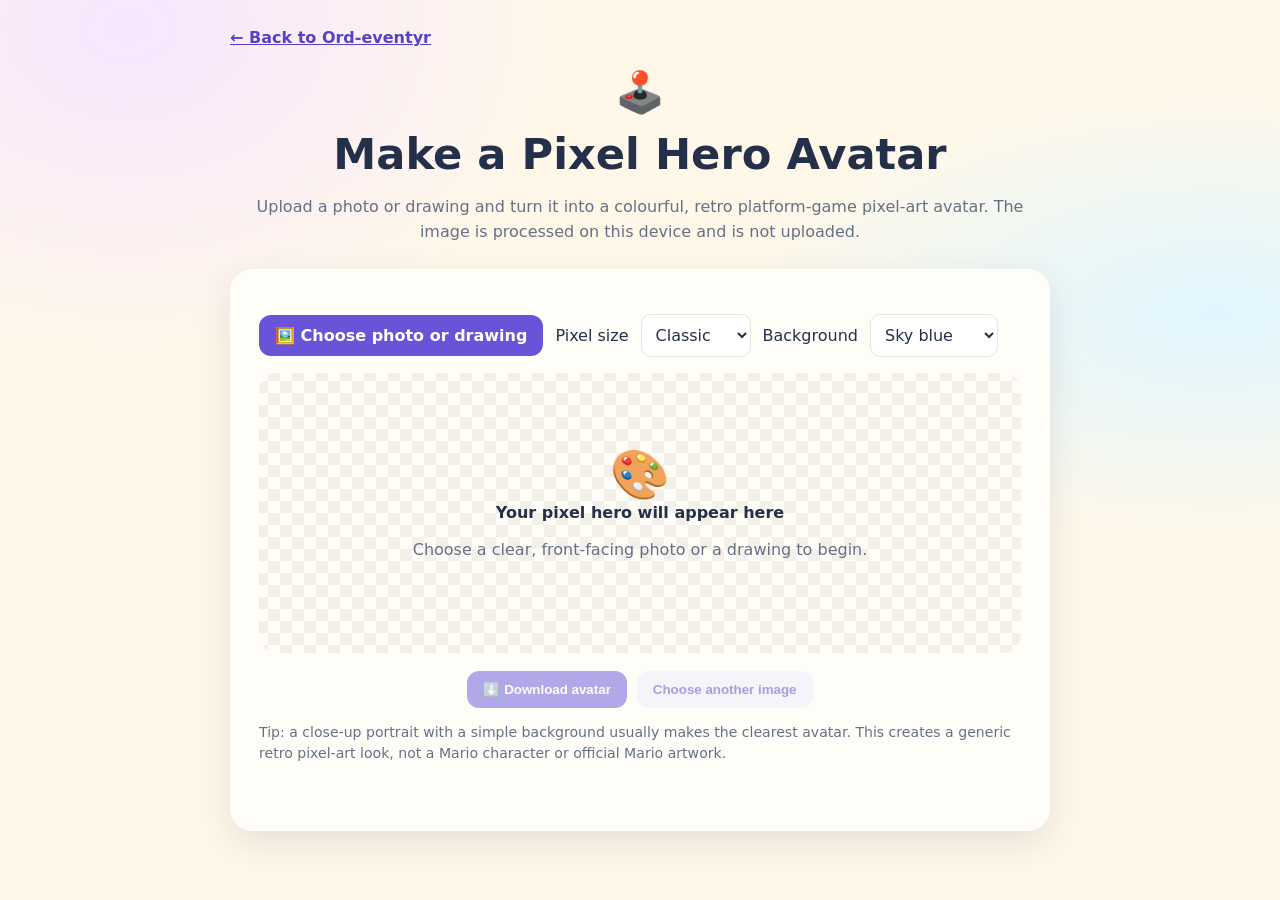
==== avatar-maker.html @ c99073f5 "Add local pixel-art avatar maker for uploaded photos or drawings" ====
<!doctype html>
<html lang="en">
<head>
  <meta charset="utf-8">
  <meta name="viewport" content="width=device-width, initial-scale=1">
  <meta name="theme-color" content="#fff8e9">
  <title>Pixel Hero Avatar Maker</title>
  <style>
    :root{font-family:system-ui,-apple-system,Segoe UI,sans-serif;color:#24304a;background:#fff8e9}*{box-sizing:border-box}body{margin:0;min-height:100vh;background:radial-gradient(ellipse at 10% 3%,#f8e6ff 0,transparent 28rem),radial-gradient(ellipse at 95% 35%,#e0f6ff 0,transparent 30rem),#fff8e9}.wrap{width:min(820px,calc(100% - 28px));margin:auto;padding:28px 0 48px}header{text-align:center;margin:10px 0 24px}h1{font-size:clamp(1.8rem,5vw,2.7rem);margin:.3em 0}p{color:#667085;line-height:1.55}.card{background:#fffdf8;border:1px solid white;border-radius:22px;padding:clamp(18px,4vw,28px);box-shadow:0 12px 35px #39334a1f;margin-bottom:18px}.controls{display:flex;flex-wrap:wrap;align-items:center;gap:12px;margin:16px 0}.btn,label.upload{border:0;border-radius:12px;background:#6854d9;color:white;padding:11px 16px;font-weight:800;cursor:pointer;display:inline-flex;align-items:center;justify-content:center}.upload input{position:absolute;width:1px;height:1px;opacity:0}.controls label.upload{position:relative}.controls select{font:inherit;border:1px solid #e8e4dc;border-radius:10px;padding:10px;background:white;color:#24304a}.preview{min-height:280px;display:grid;place-items:center;background:repeating-conic-gradient(#f3f0e9 0% 25%,#fffdf8 0% 50%) 50%/24px 24px;border-radius:18px;overflow:hidden}.preview canvas{display:none;max-width:100%;height:auto;image-rendering:pixelated}.empty{text-align:center;padding:40px 18px}.actions{display:flex;gap:10px;justify-content:center;flex-wrap:wrap;margin-top:18px}.btn.secondary{background:#eeeaff;color:#5542c5;text-decoration:none}.btn:disabled{opacity:.5;cursor:not-allowed}.note{font-size:.88rem}.status{min-height:1.4em;color:#168455;font-weight:700}.back{display:inline-block;margin-bottom:12px;color:#5542c5;font-weight:700}@media(max-width:560px){.controls{align-items:stretch;flex-direction:column}.controls>*{width:100%}.preview{min-height:220px}}
  </style>
</head>
<body>
  <main class="wrap">
    <a class="back" href="index.html">← Back to Ord-eventyr</a>
    <header><div aria-hidden="true" style="font-size:2.5rem">🕹️</div><h1>Make a Pixel Hero Avatar</h1><p>Upload a photo or drawing and turn it into a colourful, retro platform-game pixel-art avatar. The image is processed on this device and is not uploaded.</p></header>
    <section class="card">
      <div class="controls">
        <label class="upload">🖼️ Choose photo or drawing<input id="photoInput" type="file" accept="image/*"></label>
        <label for="pixelSize">Pixel size</label>
        <select id="pixelSize" aria-label="Pixel size"><option value="48">Chunky</option><option value="72" selected>Classic</option><option value="112">Detailed</option></select>
        <label for="background">Background</label>
        <select id="background" aria-label="Avatar background"><option value="#78d8ef">Sky blue</option><option value="#8bd17c">Green hills</option><option value="#f6c85f">Golden</option><option value="#db9fea">Purple</option><option value="#fffdf8">Cream</option></select>
      </div>
      <div class="preview"><div id="emptyMessage" class="empty"><div style="font-size:3rem">🎨</div><strong>Your pixel hero will appear here</strong><p>Choose a clear, front-facing photo or a drawing to begin.</p></div><canvas id="avatarCanvas" width="720" height="720" aria-label="Pixel-art avatar preview"></canvas></div>
      <div class="actions"><button id="downloadButton" class="btn" type="button" disabled>⬇️ Download avatar</button><button id="clearButton" class="btn secondary" type="button" disabled>Choose another image</button></div>
      <p class="note">Tip: a close-up portrait with a simple background usually makes the clearest avatar. This creates a generic retro pixel-art look, not a Mario character or official Mario artwork.</p>
      <div id="status" class="status" role="status" aria-live="polite"></div>
    </section>
  </main>
<script>
(() => {
  'use strict';
  const input = document.getElementById('photoInput');
  const sizeSelect = document.getElementById('pixelSize');
  const backgroundSelect = document.getElementById('background');
  const canvas = document.getElementById('avatarCanvas');
  const ctx = canvas.getContext('2d');
  const empty = document.getElementById('emptyMessage');
  const download = document.getElementById('downloadButton');
  const clear = document.getElementById('clearButton');
  const status = document.getElementById('status');
  let image = null;

  function render() {
    if (!image) return;
    const size = Number(sizeSelect.value);
    const small = document.createElement('canvas');
    small.width = size;
    small.height = size;
    const smallCtx = small.getContext('2d', { willReadFrequently: true });

    // Center-crop to a square and draw at low resolution for a pixel-art effect.
    const side = Math.min(image.naturalWidth, image.naturalHeight);
    const sx = (image.naturalWidth - side) / 2;
    const sy = (image.naturalHeight - side) / 2;
    smallCtx.fillStyle = backgroundSelect.value;
    smallCtx.fillRect(0, 0, size, size);
    smallCtx.imageSmoothingEnabled = true;
    smallCtx.drawImage(image, sx, sy, side, side, 0, 0, size, size);

    // Reduce color steps to create a bold, game-like palette.
    const pixels = smallCtx.getImageData(0, 0, size, size);
    for (let i = 0; i < pixels.data.length; i += 4) {
      for (let channel = 0; channel < 3; channel++) {
        pixels.data[i + channel] = Math.round(pixels.data[i + channel] / 48) * 48;
      }
    }
    smallCtx.putImageData(pixels, 0, 0);

    ctx.clearRect(0, 0, canvas.width, canvas.height);
    ctx.imageSmoothingEnabled = false;
    ctx.drawImage(small, 0, 0, canvas.width, canvas.height);
    canvas.style.display = 'block';
    empty.style.display = 'none';
    download.disabled = false;
    clear.disabled = false;
    status.textContent = 'Pixel avatar ready! You can adjust the pixel size or background.';
  }

  input.addEventListener('change', () => {
    const file = input.files && input.files[0];
    if (!file) return;
    if (!file.type.startsWith('image/')) {
      status.textContent = 'Please choose an image file.';
      return;
    }
    const reader = new FileReader();
    reader.onload = () => {
      const nextImage = new Image();
      nextImage.onload = () => { image = nextImage; render(); };
      nextImage.onerror = () => { status.textContent = 'Could not open that image. Try another one.'; };
      nextImage.src = reader.result;
    };
    reader.onerror = () => { status.textContent = 'Could not read that file. Try another one.'; };
    reader.readAsDataURL(file);
  });
  sizeSelect.addEventListener('change', render);
  backgroundSelect.addEventListener('change', render);
  clear.addEventListener('click', () => {
    image = null;
    input.value = '';
    canvas.style.display = 'none';
    empty.style.display = 'block';
    download.disabled = true;
    clear.disabled = true;
    status.textContent = '';
  });
  download.addEventListener('click', () => {
    if (!image) return;
    const link = document.createElement('a');
    link.download = 'pixel-hero-avatar.png';
    link.href = canvas.toDataURL('image/png');
    link.click();
  });
})();
</script>
</body>
</html>
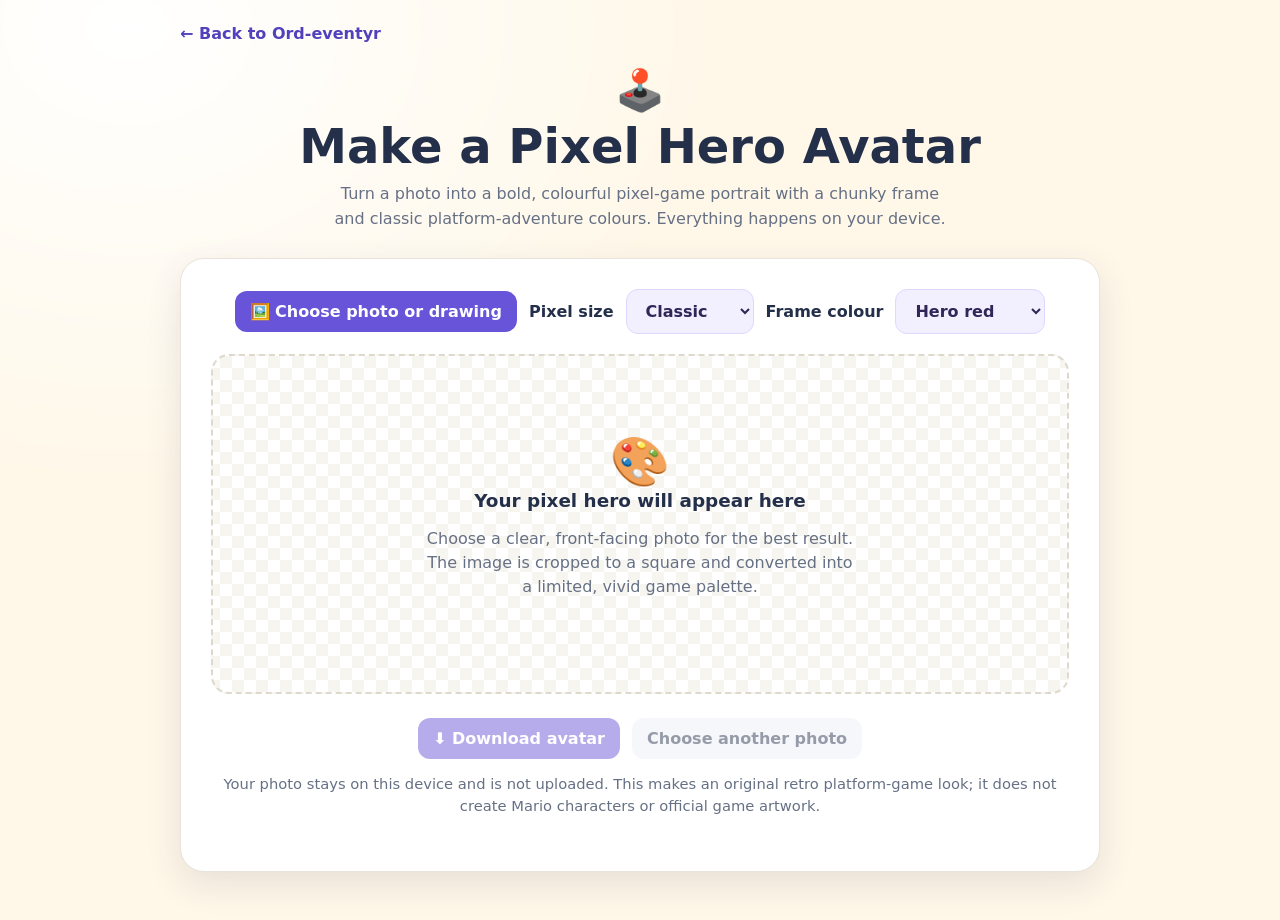
==== commit b554b428: "Give photo avatars a vivid retro platform-game pixel-art look" ====
--- a/avatar-maker.html
+++ b/avatar-maker.html
@@ -6,24 +6,24 @@
   <meta name="theme-color" content="#fff8e9">
   <title>Pixel Hero Avatar Maker</title>
   <style>
-    :root{font-family:system-ui,-apple-system,Segoe UI,sans-serif;color:#24304a;background:#fff8e9}*{box-sizing:border-box}body{margin:0;min-height:100vh;background:radial-gradient(ellipse at 10% 3%,#f8e6ff 0,transparent 28rem),radial-gradient(ellipse at 95% 35%,#e0f6ff 0,transparent 30rem),#fff8e9}.wrap{width:min(820px,calc(100% - 28px));margin:auto;padding:28px 0 48px}header{text-align:center;margin:10px 0 24px}h1{font-size:clamp(1.8rem,5vw,2.7rem);margin:.3em 0}p{color:#667085;line-height:1.55}.card{background:#fffdf8;border:1px solid white;border-radius:22px;padding:clamp(18px,4vw,28px);box-shadow:0 12px 35px #39334a1f;margin-bottom:18px}.controls{display:flex;flex-wrap:wrap;align-items:center;gap:12px;margin:16px 0}.btn,label.upload{border:0;border-radius:12px;background:#6854d9;color:white;padding:11px 16px;font-weight:800;cursor:pointer;display:inline-flex;align-items:center;justify-content:center}.upload input{position:absolute;width:1px;height:1px;opacity:0}.controls label.upload{position:relative}.controls select{font:inherit;border:1px solid #e8e4dc;border-radius:10px;padding:10px;background:white;color:#24304a}.preview{min-height:280px;display:grid;place-items:center;background:repeating-conic-gradient(#f3f0e9 0% 25%,#fffdf8 0% 50%) 50%/24px 24px;border-radius:18px;overflow:hidden}.preview canvas{display:none;max-width:100%;height:auto;image-rendering:pixelated}.empty{text-align:center;padding:40px 18px}.actions{display:flex;gap:10px;justify-content:center;flex-wrap:wrap;margin-top:18px}.btn.secondary{background:#eeeaff;color:#5542c5;text-decoration:none}.btn:disabled{opacity:.5;cursor:not-allowed}.note{font-size:.88rem}.status{min-height:1.4em;color:#168455;font-weight:700}.back{display:inline-block;margin-bottom:12px;color:#5542c5;font-weight:700}@media(max-width:560px){.controls{align-items:stretch;flex-direction:column}.controls>*{width:100%}.preview{min-height:220px}}
+    :root{font-family:system-ui,-apple-system,Segoe UI,sans-serif;color:#24304a;background:#fff8e9}*{box-sizing:border-box}body{margin:0;min-height:100vh;background:radial-gradient(ellipse at 10% 3%,#fff 0,transparent 36%),#fff8e9}.wrap{width:min(920px,100% - 32px);margin:0 auto;padding:24px 0 48px}.back{color:#5141bd;font-weight:800;text-decoration:none}.back:hover{text-decoration:underline}header{text-align:center;padding:24px 0 18px}header h1{margin:4px 0;font-size:clamp(2rem,6vw,3rem)}header p{max-width:620px;margin:8px auto;color:#667085;line-height:1.55}.card{background:#fff;border:1px solid #e8e4dc;border-radius:24px;padding:clamp(16px,4vw,30px);box-shadow:0 12px 35px #39334a1f}.controls{display:flex;align-items:center;justify-content:center;flex-wrap:wrap;gap:12px;margin-bottom:20px}.upload,.btn,select{font:inherit;border:0;border-radius:12px;padding:11px 15px;font-weight:800}.upload,.btn{background:#6854d9;color:white;cursor:pointer}.upload input{position:absolute;width:1px;height:1px;opacity:0;overflow:hidden}.upload:focus-within,button:focus-visible,select:focus-visible,a:focus-visible{outline:3px solid #edc74d;outline-offset:3px}.controls label:not(.upload){font-weight:750}.controls select{background:#f2efff;color:#302657;border:1px solid #ded8ff}.preview{min-height:340px;display:grid;place-items:center;background:repeating-conic-gradient(#f7f5ef 0% 25%,#fff 0% 50%) 50%/24px 24px;border:2px dashed #ded9cc;border-radius:18px;padding:18px}.empty{text-align:center;color:#667085}.empty strong{display:block;color:#24304a;font-size:1.15rem}.empty p{max-width:430px;line-height:1.5}.canvas-wrap{display:none;padding:10px;background:#fff;border:5px solid #24304a;box-shadow:8px 8px 0 #edc74d;image-rendering:pixelated}.canvas-wrap canvas{display:block;width:min(64vw,420px);height:auto;image-rendering:pixelated}.actions{display:flex;justify-content:center;flex-wrap:wrap;gap:12px;margin:24px 0 10px}.btn.secondary{background:#edf0f7;color:#24304a}.btn:disabled{opacity:.48;cursor:not-allowed}.note,.status{text-align:center;color:#667085;line-height:1.5}.status{min-height:1.5em;color:#5141bd;font-weight:750}.note{font-size:.92rem;margin-bottom:0}.sr-only{position:absolute;width:1px;height:1px;padding:0;margin:-1px;overflow:hidden;clip:rect(0,0,0,0);white-space:nowrap;border:0}@media(max-width:520px){.controls{justify-content:stretch}.controls>*{flex:1}.controls select{min-width:130px}.preview{min-height:260px}}
   </style>
 </head>
 <body>
   <main class="wrap">
     <a class="back" href="index.html">← Back to Ord-eventyr</a>
-    <header><div aria-hidden="true" style="font-size:2.5rem">🕹️</div><h1>Make a Pixel Hero Avatar</h1><p>Upload a photo or drawing and turn it into a colourful, retro platform-game pixel-art avatar. The image is processed on this device and is not uploaded.</p></header>
-    <section class="card">
+    <header><div aria-hidden="true" style="font-size:2.5rem">🕹️</div><h1>Make a Pixel Hero Avatar</h1><p>Turn a photo into a bold, colourful pixel-game portrait with a chunky frame and classic platform-adventure colours. Everything happens on your device.</p></header>
+    <section class="card" aria-label="Pixel avatar maker">
       <div class="controls">
         <label class="upload">🖼️ Choose photo or drawing<input id="photoInput" type="file" accept="image/*"></label>
         <label for="pixelSize">Pixel size</label>
         <select id="pixelSize" aria-label="Pixel size"><option value="48">Chunky</option><option value="72" selected>Classic</option><option value="112">Detailed</option></select>
-        <label for="background">Background</label>
-        <select id="background" aria-label="Avatar background"><option value="#78d8ef">Sky blue</option><option value="#8bd17c">Green hills</option><option value="#f6c85f">Golden</option><option value="#db9fea">Purple</option><option value="#fffdf8">Cream</option></select>
+        <label for="background">Frame colour</label>
+        <select id="background" aria-label="Frame colour"><option value="#e94f37">Hero red</option><option value="#78d8ef">Sky blue</option><option value="#8bd17c">Green hills</option><option value="#f6c85f">Golden</option><option value="#ad8be8">Purple</option></select>
       </div>
-      <div class="preview"><div id="emptyMessage" class="empty"><div style="font-size:3rem">🎨</div><strong>Your pixel hero will appear here</strong><p>Choose a clear, front-facing photo or a drawing to begin.</p></div><canvas id="avatarCanvas" width="720" height="720" aria-label="Pixel-art avatar preview"></canvas></div>
-      <div class="actions"><button id="downloadButton" class="btn" type="button" disabled>⬇️ Download avatar</button><button id="clearButton" class="btn secondary" type="button" disabled>Choose another image</button></div>
-      <p class="note">Tip: a close-up portrait with a simple background usually makes the clearest avatar. This creates a generic retro pixel-art look, not a Mario character or official Mario artwork.</p>
+      <div class="preview"><div id="emptyMessage" class="empty"><div style="font-size:3rem">🎨</div><strong>Your pixel hero will appear here</strong><p>Choose a clear, front-facing photo for the best result. The image is cropped to a square and converted into a limited, vivid game palette.</p></div><div class="canvas-wrap" id="canvasWrap"><canvas id="avatarCanvas" width="640" height="640" aria-label="Pixel-art avatar preview"></canvas></div></div>
+      <div class="actions"><button id="downloadButton" class="btn" type="button" disabled>⬇️ Download avatar</button><button id="clearButton" class="btn secondary" type="button" disabled>Choose another photo</button></div>
+      <p class="note">Your photo stays on this device and is not uploaded. This makes an original retro platform-game look; it does not create Mario characters or official game artwork.</p>
       <div id="status" class="status" role="status" aria-live="polite"></div>
     </section>
   </main>
@@ -36,81 +36,94 @@
   const canvas = document.getElementById('avatarCanvas');
   const ctx = canvas.getContext('2d');
   const empty = document.getElementById('emptyMessage');
+  const canvasWrap = document.getElementById('canvasWrap');
   const download = document.getElementById('downloadButton');
   const clear = document.getElementById('clearButton');
   const status = document.getElementById('status');
   let image = null;
 
+  // A compact, warm game palette keeps the result vivid without copying a specific game.
+  const palette = ['#171c3b','#34466b','#527c83','#77a66c','#d7d17c','#fff0b0','#8c4845','#c85a45','#ef8b58','#f4bd75','#f4d2a2','#df9c73','#b96f5b','#754d66','#8c78ad','#c4b8d4','#e5e8df','#8a9da0'];
+  const bayer = [[0,8,2,10],[12,4,14,6],[3,11,1,9],[15,7,13,5]];
+  const hexRgb = hex => [1,3,5].map(i => parseInt(hex.slice(i,i+2),16));
+  const paletteRgb = palette.map(hexRgb);
+
+  function nearestColor(r,g,b,x,y) {
+    // Ordered dithering adds a little texture to smooth photo areas at small pixel sizes.
+    const threshold = (bayer[y % 4][x % 4] - 7.5) * 2.2;
+    r = Math.max(0,Math.min(255,r+threshold));
+    g = Math.max(0,Math.min(255,g+threshold));
+    b = Math.max(0,Math.min(255,b+threshold));
+    let best = 0, distance = Infinity;
+    for (let i=0;i<paletteRgb.length;i++) {
+      const p=paletteRgb[i], dr=r-p[0], dg=g-p[1], db=b-p[2];
+      const d=dr*dr*0.3+dg*dg*0.59+db*db*0.11;
+      if(d<distance){distance=d;best=i;}
+    }
+    return paletteRgb[best];
+  }
+
   function render() {
     if (!image) return;
     const size = Number(sizeSelect.value);
     const small = document.createElement('canvas');
-    small.width = size;
-    small.height = size;
+    small.width = size; small.height = size;
     const smallCtx = small.getContext('2d', { willReadFrequently: true });
-
-    // Center-crop to a square and draw at low resolution for a pixel-art effect.
+    const frame = backgroundSelect.value;
     const side = Math.min(image.naturalWidth, image.naturalHeight);
-    const sx = (image.naturalWidth - side) / 2;
-    const sy = (image.naturalHeight - side) / 2;
-    smallCtx.fillStyle = backgroundSelect.value;
-    smallCtx.fillRect(0, 0, size, size);
-    smallCtx.imageSmoothingEnabled = true;
-    smallCtx.drawImage(image, sx, sy, side, side, 0, 0, size, size);
-
-    // Reduce color steps to create a bold, game-like palette.
-    const pixels = smallCtx.getImageData(0, 0, size, size);
-    for (let i = 0; i < pixels.data.length; i += 4) {
-      for (let channel = 0; channel < 3; channel++) {
-        pixels.data[i + channel] = Math.round(pixels.data[i + channel] / 48) * 48;
-      }
+    const sx = (image.naturalWidth-side)/2, sy = (image.naturalHeight-side)/2;
+    smallCtx.fillStyle = frame;
+    smallCtx.fillRect(0,0,size,size);
+    // The photo fills the portrait, with a bright stepped frame for a game-avatar feel.
+    const inset = Math.max(4,Math.round(size*0.055));
+    smallCtx.fillStyle = '#171c3b';
+    smallCtx.fillRect(inset-2,inset-2,size-2*(inset-2),size-2*(inset-2));
+    smallCtx.drawImage(image,sx,sy,side,side,inset,inset,size-2*inset,size-2*inset);
+    const pixels = smallCtx.getImageData(0,0,size,size);
+    for(let y=0;y<size;y++) for(let x=0;x<size;x++) {
+      const i=(y*size+x)*4;
+      const color=nearestColor(pixels.data[i],pixels.data[i+1],pixels.data[i+2],x,y);
+      pixels.data[i]=color[0]; pixels.data[i+1]=color[1]; pixels.data[i+2]=color[2];
     }
-    smallCtx.putImageData(pixels, 0, 0);
-
-    ctx.clearRect(0, 0, canvas.width, canvas.height);
-    ctx.imageSmoothingEnabled = false;
-    ctx.drawImage(small, 0, 0, canvas.width, canvas.height);
-    canvas.style.display = 'block';
-    empty.style.display = 'none';
-    download.disabled = false;
-    clear.disabled = false;
-    status.textContent = 'Pixel avatar ready! You can adjust the pixel size or background.';
+    smallCtx.putImageData(pixels,0,0);
+    // Pixel-step highlight and dark outline remain crisp when enlarged.
+    const border=Math.max(2,Math.round(size*0.035));
+    smallCtx.fillStyle='#171c3b';
+    smallCtx.fillRect(0,0,size,border); smallCtx.fillRect(0,size-border,size,border);
+    smallCtx.fillRect(0,0,border,size); smallCtx.fillRect(size-border,0,border,size);
+    smallCtx.fillStyle=frame;
+    smallCtx.fillRect(border,border,size-2*border,Math.max(1,Math.round(border*.45)));
+    ctx.imageSmoothingEnabled=false;
+    ctx.clearRect(0,0,canvas.width,canvas.height);
+    ctx.drawImage(small,0,0,canvas.width,canvas.height);
+    canvasWrap.style.display='block'; empty.style.display='none';
+    download.disabled=false; clear.disabled=false;
+    status.textContent='Pixel hero ready! Try another pixel size or frame colour.';
   }
 
   input.addEventListener('change', () => {
-    const file = input.files && input.files[0];
-    if (!file) return;
-    if (!file.type.startsWith('image/')) {
-      status.textContent = 'Please choose an image file.';
-      return;
-    }
-    const reader = new FileReader();
-    reader.onload = () => {
-      const nextImage = new Image();
-      nextImage.onload = () => { image = nextImage; render(); };
-      nextImage.onerror = () => { status.textContent = 'Could not open that image. Try another one.'; };
-      nextImage.src = reader.result;
+    const file=input.files&&input.files[0]; if(!file)return;
+    if(!file.type.startsWith('image/')){status.textContent='Please choose an image file.';input.value='';return;}
+    const reader=new FileReader();
+    reader.onload=()=>{
+      const nextImage=new Image();
+      nextImage.onload=()=>{image=nextImage;render();};
+      nextImage.onerror=()=>{status.textContent='Could not open that image. Try another one.';};
+      nextImage.src=reader.result;
     };
-    reader.onerror = () => { status.textContent = 'Could not read that file. Try another one.'; };
+    reader.onerror=()=>{status.textContent='Could not read that file. Try another one.';};
     reader.readAsDataURL(file);
   });
-  sizeSelect.addEventListener('change', render);
-  backgroundSelect.addEventListener('change', render);
-  clear.addEventListener('click', () => {
-    image = null;
-    input.value = '';
-    canvas.style.display = 'none';
-    empty.style.display = 'block';
-    download.disabled = true;
-    clear.disabled = true;
-    status.textContent = '';
+  sizeSelect.addEventListener('change',render);
+  backgroundSelect.addEventListener('change',render);
+  clear.addEventListener('click',()=>{
+    image=null;input.value='';canvasWrap.style.display='none';empty.style.display='block';
+    download.disabled=true;clear.disabled=true;status.textContent='Choose a photo to make a new pixel hero.';
   });
-  download.addEventListener('click', () => {
-    if (!image) return;
-    const link = document.createElement('a');
-    link.download = 'pixel-hero-avatar.png';
-    link.href = canvas.toDataURL('image/png');
-    link.click();
+  download.addEventListener('click',()=>{
+    if(!image)return;
+    const link=document.createElement('a');link.download='pixel-hero-avatar.png';
+    link.href=canvas.toDataURL('image/png');link.click();
   });
 })();
 </script>
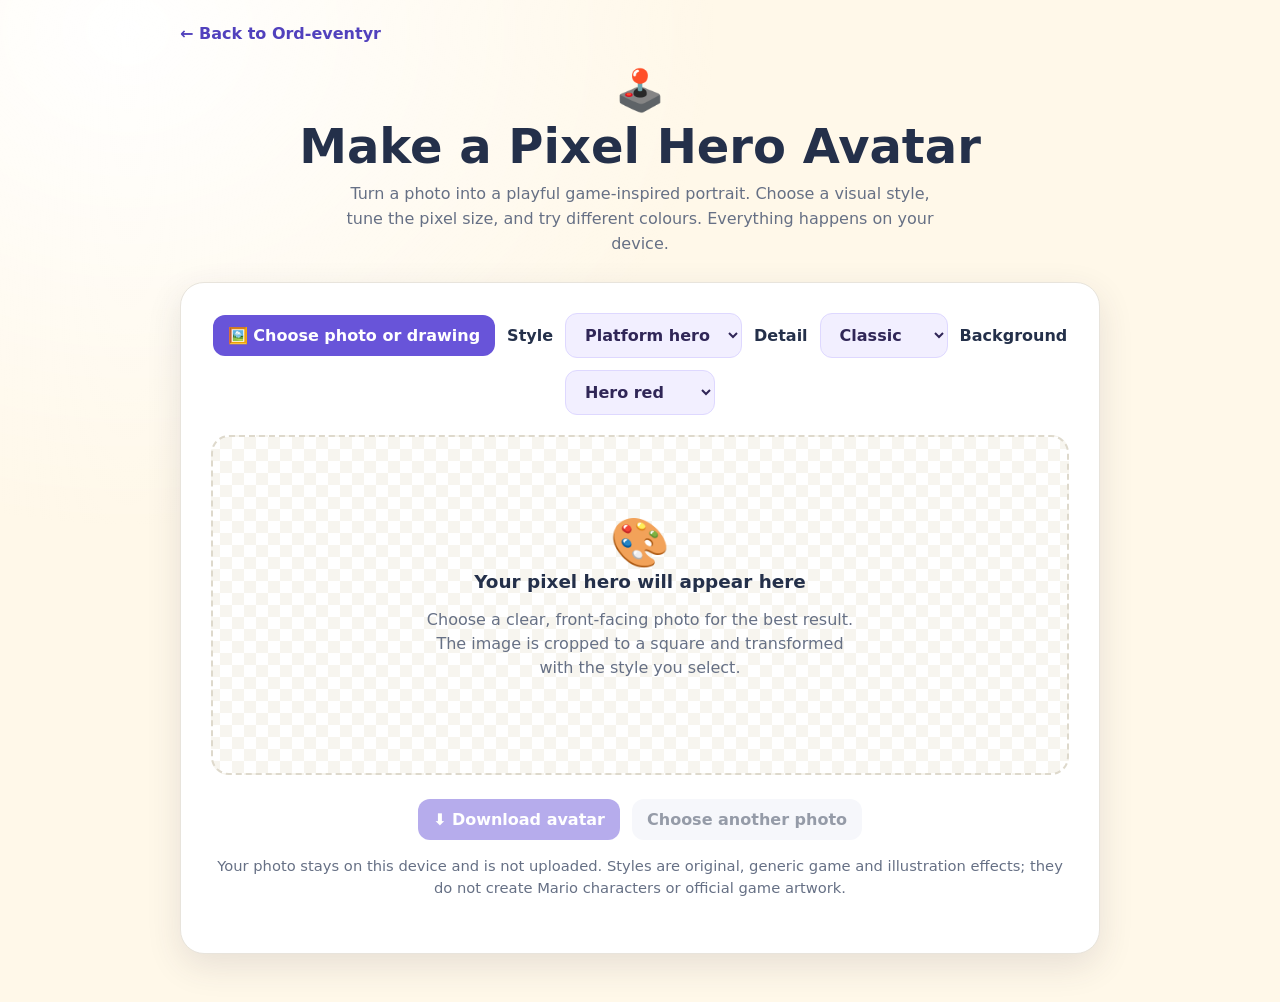
==== commit a9b62f6c: "Add multiple photo-to-avatar art styles" ====
--- a/avatar-maker.html
+++ b/avatar-maker.html
@@ -6,125 +6,97 @@
   <meta name="theme-color" content="#fff8e9">
   <title>Pixel Hero Avatar Maker</title>
   <style>
-    :root{font-family:system-ui,-apple-system,Segoe UI,sans-serif;color:#24304a;background:#fff8e9}*{box-sizing:border-box}body{margin:0;min-height:100vh;background:radial-gradient(ellipse at 10% 3%,#fff 0,transparent 36%),#fff8e9}.wrap{width:min(920px,100% - 32px);margin:0 auto;padding:24px 0 48px}.back{color:#5141bd;font-weight:800;text-decoration:none}.back:hover{text-decoration:underline}header{text-align:center;padding:24px 0 18px}header h1{margin:4px 0;font-size:clamp(2rem,6vw,3rem)}header p{max-width:620px;margin:8px auto;color:#667085;line-height:1.55}.card{background:#fff;border:1px solid #e8e4dc;border-radius:24px;padding:clamp(16px,4vw,30px);box-shadow:0 12px 35px #39334a1f}.controls{display:flex;align-items:center;justify-content:center;flex-wrap:wrap;gap:12px;margin-bottom:20px}.upload,.btn,select{font:inherit;border:0;border-radius:12px;padding:11px 15px;font-weight:800}.upload,.btn{background:#6854d9;color:white;cursor:pointer}.upload input{position:absolute;width:1px;height:1px;opacity:0;overflow:hidden}.upload:focus-within,button:focus-visible,select:focus-visible,a:focus-visible{outline:3px solid #edc74d;outline-offset:3px}.controls label:not(.upload){font-weight:750}.controls select{background:#f2efff;color:#302657;border:1px solid #ded8ff}.preview{min-height:340px;display:grid;place-items:center;background:repeating-conic-gradient(#f7f5ef 0% 25%,#fff 0% 50%) 50%/24px 24px;border:2px dashed #ded9cc;border-radius:18px;padding:18px}.empty{text-align:center;color:#667085}.empty strong{display:block;color:#24304a;font-size:1.15rem}.empty p{max-width:430px;line-height:1.5}.canvas-wrap{display:none;padding:10px;background:#fff;border:5px solid #24304a;box-shadow:8px 8px 0 #edc74d;image-rendering:pixelated}.canvas-wrap canvas{display:block;width:min(64vw,420px);height:auto;image-rendering:pixelated}.actions{display:flex;justify-content:center;flex-wrap:wrap;gap:12px;margin:24px 0 10px}.btn.secondary{background:#edf0f7;color:#24304a}.btn:disabled{opacity:.48;cursor:not-allowed}.note,.status{text-align:center;color:#667085;line-height:1.5}.status{min-height:1.5em;color:#5141bd;font-weight:750}.note{font-size:.92rem;margin-bottom:0}.sr-only{position:absolute;width:1px;height:1px;padding:0;margin:-1px;overflow:hidden;clip:rect(0,0,0,0);white-space:nowrap;border:0}@media(max-width:520px){.controls{justify-content:stretch}.controls>*{flex:1}.controls select{min-width:130px}.preview{min-height:260px}}
+    :root{font-family:system-ui,-apple-system,Segoe UI,sans-serif;color:#24304a;background:#fff8e9}*{box-sizing:border-box}body{margin:0;min-height:100vh;background:radial-gradient(ellipse at 10% 3%,#fff 0,transparent 36%),#fff8e9}.wrap{width:min(920px,100% - 32px);margin:0 auto;padding:24px 0 48px}.back{color:#5141bd;font-weight:800;text-decoration:none}.back:hover{text-decoration:underline}header{text-align:center;padding:24px 0 18px}header h1{margin:4px 0;font-size:clamp(2rem,6vw,3rem)}header p{max-width:620px;margin:8px auto;color:#667085;line-height:1.55}.card{background:#fff;border:1px solid #e8e4dc;border-radius:24px;padding:clamp(16px,4vw,30px);box-shadow:0 12px 35px #39334a1f}.controls{display:flex;align-items:center;justify-content:center;flex-wrap:wrap;gap:12px;margin-bottom:20px}.upload,.btn,select{font:inherit;border:0;border-radius:12px;padding:11px 15px;font-weight:800}.upload,.btn{background:#6854d9;color:white;cursor:pointer}.upload input{position:absolute;width:1px;height:1px;opacity:0;overflow:hidden}.upload:focus-within,button:focus-visible,select:focus-visible,a:focus-visible{outline:3px solid #edc74d;outline-offset:3px}.controls label:not(.upload){font-weight:750}.controls select{background:#f2efff;color:#302657;border:1px solid #ded8ff}.preview{min-height:340px;display:grid;place-items:center;background:repeating-conic-gradient(#f7f5ef 0% 25%,#fff 0% 50%) 50%/24px 24px;border:2px dashed #ded9cc;border-radius:18px;padding:18px}.empty{text-align:center;color:#667085}.empty strong{display:block;color:#24304a;font-size:1.15rem}.empty p{max-width:430px;line-height:1.5}.canvas-wrap{display:none;padding:10px;background:#fff;border:5px solid #24304a;box-shadow:8px 8px 0 #edc74d;image-rendering:pixelated}.canvas-wrap canvas{display:block;width:min(64vw,420px);height:auto;image-rendering:pixelated}.actions{display:flex;justify-content:center;flex-wrap:wrap;gap:12px;margin:24px 0 10px}.btn.secondary{background:#edf0f7;color:#24304a}.btn:disabled{opacity:.48;cursor:not-allowed}.note,.status{text-align:center;color:#667085;line-height:1.5}.status{min-height:1.5em;color:#5141bd;font-weight:750}.note{font-size:.92rem;margin-bottom:0}@media(max-width:520px){.controls{justify-content:stretch}.controls>*{flex:1}.controls select{min-width:130px}.preview{min-height:260px}}
   </style>
 </head>
 <body>
   <main class="wrap">
     <a class="back" href="index.html">← Back to Ord-eventyr</a>
-    <header><div aria-hidden="true" style="font-size:2.5rem">🕹️</div><h1>Make a Pixel Hero Avatar</h1><p>Turn a photo into a bold, colourful pixel-game portrait with a chunky frame and classic platform-adventure colours. Everything happens on your device.</p></header>
+    <header><div aria-hidden="true" style="font-size:2.5rem">🕹️</div><h1>Make a Pixel Hero Avatar</h1><p>Turn a photo into a playful game-inspired portrait. Choose a visual style, tune the pixel size, and try different colours. Everything happens on your device.</p></header>
     <section class="card" aria-label="Pixel avatar maker">
       <div class="controls">
         <label class="upload">🖼️ Choose photo or drawing<input id="photoInput" type="file" accept="image/*"></label>
-        <label for="pixelSize">Pixel size</label>
-        <select id="pixelSize" aria-label="Pixel size"><option value="48">Chunky</option><option value="72" selected>Classic</option><option value="112">Detailed</option></select>
-        <label for="background">Frame colour</label>
-        <select id="background" aria-label="Frame colour"><option value="#e94f37">Hero red</option><option value="#78d8ef">Sky blue</option><option value="#8bd17c">Green hills</option><option value="#f6c85f">Golden</option><option value="#ad8be8">Purple</option></select>
+        <label for="style">Style</label>
+        <select id="style" aria-label="Avatar style"><option value="hero">Platform hero</option><option value="comic">Comic book</option><option value="storybook">Storybook</option><option value="arcade">Arcade neon</option></select>
+        <label for="pixelSize">Detail</label>
+        <select id="pixelSize" aria-label="Pixel detail"><option value="48">Chunky</option><option value="72" selected>Classic</option><option value="112">Detailed</option></select>
+        <label for="background">Background</label>
+        <select id="background" aria-label="Avatar background"><option value="#e94f37">Hero red</option><option value="#78d8ef">Sky blue</option><option value="#8bd17c">Green hills</option><option value="#f6c85f">Golden</option><option value="#ad8be8">Purple</option></select>
       </div>
-      <div class="preview"><div id="emptyMessage" class="empty"><div style="font-size:3rem">🎨</div><strong>Your pixel hero will appear here</strong><p>Choose a clear, front-facing photo for the best result. The image is cropped to a square and converted into a limited, vivid game palette.</p></div><div class="canvas-wrap" id="canvasWrap"><canvas id="avatarCanvas" width="640" height="640" aria-label="Pixel-art avatar preview"></canvas></div></div>
+      <div class="preview"><div id="emptyMessage" class="empty"><div style="font-size:3rem">🎨</div><strong>Your pixel hero will appear here</strong><p>Choose a clear, front-facing photo for the best result. The image is cropped to a square and transformed with the style you select.</p></div><div class="canvas-wrap" id="canvasWrap"><canvas id="avatarCanvas" width="640" height="640" aria-label="Avatar preview"></canvas></div></div>
       <div class="actions"><button id="downloadButton" class="btn" type="button" disabled>⬇️ Download avatar</button><button id="clearButton" class="btn secondary" type="button" disabled>Choose another photo</button></div>
-      <p class="note">Your photo stays on this device and is not uploaded. This makes an original retro platform-game look; it does not create Mario characters or official game artwork.</p>
+      <p class="note">Your photo stays on this device and is not uploaded. Styles are original, generic game and illustration effects; they do not create Mario characters or official game artwork.</p>
       <div id="status" class="status" role="status" aria-live="polite"></div>
     </section>
   </main>
 <script>
 (() => {
   'use strict';
-  const input = document.getElementById('photoInput');
-  const sizeSelect = document.getElementById('pixelSize');
-  const backgroundSelect = document.getElementById('background');
-  const canvas = document.getElementById('avatarCanvas');
-  const ctx = canvas.getContext('2d');
-  const empty = document.getElementById('emptyMessage');
-  const canvasWrap = document.getElementById('canvasWrap');
-  const download = document.getElementById('downloadButton');
-  const clear = document.getElementById('clearButton');
-  const status = document.getElementById('status');
-  let image = null;
-
-  // A compact, warm game palette keeps the result vivid without copying a specific game.
-  const palette = ['#171c3b','#34466b','#527c83','#77a66c','#d7d17c','#fff0b0','#8c4845','#c85a45','#ef8b58','#f4bd75','#f4d2a2','#df9c73','#b96f5b','#754d66','#8c78ad','#c4b8d4','#e5e8df','#8a9da0'];
-  const bayer = [[0,8,2,10],[12,4,14,6],[3,11,1,9],[15,7,13,5]];
-  const hexRgb = hex => [1,3,5].map(i => parseInt(hex.slice(i,i+2),16));
-  const paletteRgb = palette.map(hexRgb);
-
-  function nearestColor(r,g,b,x,y) {
-    // Ordered dithering adds a little texture to smooth photo areas at small pixel sizes.
-    const threshold = (bayer[y % 4][x % 4] - 7.5) * 2.2;
-    r = Math.max(0,Math.min(255,r+threshold));
-    g = Math.max(0,Math.min(255,g+threshold));
-    b = Math.max(0,Math.min(255,b+threshold));
-    let best = 0, distance = Infinity;
-    for (let i=0;i<paletteRgb.length;i++) {
-      const p=paletteRgb[i], dr=r-p[0], dg=g-p[1], db=b-p[2];
-      const d=dr*dr*0.3+dg*dg*0.59+db*db*0.11;
-      if(d<distance){distance=d;best=i;}
-    }
-    return paletteRgb[best];
+  const input=document.getElementById('photoInput'),sizeSelect=document.getElementById('pixelSize');
+  const styleSelect=document.getElementById('style'),backgroundSelect=document.getElementById('background');
+  const canvas=document.getElementById('avatarCanvas'),ctx=canvas.getContext('2d');
+  const empty=document.getElementById('emptyMessage'),canvasWrap=document.getElementById('canvasWrap');
+  const download=document.getElementById('downloadButton'),clear=document.getElementById('clearButton'),status=document.getElementById('status');
+  let image=null;
+  const palettes={
+    hero:['#171c3b','#34466b','#527c83','#77a66c','#d7d17c','#fff0b0','#8c4845','#c85a45','#ef8b58','#f4bd75','#f4d2a2','#df9c73','#b96f5b','#754d66','#8c78ad','#c4b8d4','#e5e8df','#8a9da0'],
+    comic:['#111827','#27364b','#315d74','#39835c','#a9b747','#fff2c2','#702b3d','#c53d35','#f06d3a','#f7ba42','#ffe0a0','#cd7958','#784451','#51376b','#7759a5','#c9a8d7','#f2eadc','#8ea8aa'],
+    storybook:['#273852','#526878','#72958b','#a5b88a','#d7c792','#fff0d3','#a56566','#d28a75','#e6aa79','#f1cd9b','#fae2bd','#d39a82','#af776f','#8a7189','#a596ad','#d5c9c7','#f1eee3','#9eaaa0'],
+    arcade:['#101735','#263c70','#276c91','#1c9a82','#88ce67','#e8ff90','#8d347d','#e83d77','#ff744e','#ffc247','#fff2a1','#ff9a72','#bc4b8e','#5d4cb1','#8876ff','#c4b9ff','#ebf8ff','#6ce5d2']
+  };
+  const bayer=[[0,8,2,10],[12,4,14,6],[3,11,1,9],[15,7,13,5]];
+  const hexRgb=hex=>[1,3,5].map(i=>parseInt(hex.slice(i,i+2),16));
+  function nearestColor(r,g,b,x,y,palette,dither=true){
+    if(dither){const threshold=(bayer[y%4][x%4]-7.5)*2.2;r=Math.max(0,Math.min(255,r+threshold));g=Math.max(0,Math.min(255,g+threshold));b=Math.max(0,Math.min(255,b+threshold));}
+    let best=0,distance=Infinity;
+    for(let i=0;i<palette.length;i++){const p=palette[i],dr=r-p[0],dg=g-p[1],db=b-p[2],d=dr*dr*.3+dg*dg*.59+db*db*.11;if(d<distance){distance=d;best=i;}}
+    return palette[best];
   }
-
-  function render() {
-    if (!image) return;
-    const size = Number(sizeSelect.value);
-    const small = document.createElement('canvas');
-    small.width = size; small.height = size;
-    const smallCtx = small.getContext('2d', { willReadFrequently: true });
-    const frame = backgroundSelect.value;
-    const side = Math.min(image.naturalWidth, image.naturalHeight);
-    const sx = (image.naturalWidth-side)/2, sy = (image.naturalHeight-side)/2;
-    smallCtx.fillStyle = frame;
-    smallCtx.fillRect(0,0,size,size);
-    // The photo fills the portrait, with a bright stepped frame for a game-avatar feel.
-    const inset = Math.max(4,Math.round(size*0.055));
-    smallCtx.fillStyle = '#171c3b';
-    smallCtx.fillRect(inset-2,inset-2,size-2*(inset-2),size-2*(inset-2));
+  function render(){
+    if(!image)return;
+    const size=Number(sizeSelect.value),style=styleSelect.value,frame=backgroundSelect.value;
+    const palette=(palettes[style]||palettes.hero).map(hexRgb),small=document.createElement('canvas');
+    small.width=size;small.height=size;
+    const smallCtx=small.getContext('2d',{willReadFrequently:true});
+    const side=Math.min(image.naturalWidth,image.naturalHeight),sx=(image.naturalWidth-side)/2,sy=(image.naturalHeight-side)/2;
+    const inset=Math.max(4,Math.round(size*.055));
+    smallCtx.fillStyle=frame;smallCtx.fillRect(0,0,size,size);
+    smallCtx.fillStyle=style==='comic'?'#111827':'#171c3b';smallCtx.fillRect(inset-2,inset-2,size-2*(inset-2),size-2*(inset-2));
+    smallCtx.imageSmoothingEnabled=true;
     smallCtx.drawImage(image,sx,sy,side,side,inset,inset,size-2*inset,size-2*inset);
-    const pixels = smallCtx.getImageData(0,0,size,size);
-    for(let y=0;y<size;y++) for(let x=0;x<size;x++) {
+    const pixels=smallCtx.getImageData(0,0,size,size),data=pixels.data;
+    for(let y=0;y<size;y++)for(let x=0;x<size;x++){
       const i=(y*size+x)*4;
-      const color=nearestColor(pixels.data[i],pixels.data[i+1],pixels.data[i+2],x,y);
-      pixels.data[i]=color[0]; pixels.data[i+1]=color[1]; pixels.data[i+2]=color[2];
+      if(style==='comic'){
+        // High-contrast posterization gives a hand-inked comic-print feel.
+        const l=data[i]*.3+data[i+1]*.59+data[i+2]*.11,step=l<64?0:l<128?1:l<190?2:3;
+        const tint=palette[(step*4+(x+y)%3)%palette.length];data[i]=tint[0];data[i+1]=tint[1];data[i+2]=tint[2];
+      }else{
+        const color=nearestColor(data[i],data[i+1],data[i+2],x,y,palette,style!=='storybook');
+        data[i]=color[0];data[i+1]=color[1];data[i+2]=color[2];
+      }
     }
     smallCtx.putImageData(pixels,0,0);
-    // Pixel-step highlight and dark outline remain crisp when enlarged.
-    const border=Math.max(2,Math.round(size*0.035));
-    smallCtx.fillStyle='#171c3b';
-    smallCtx.fillRect(0,0,size,border); smallCtx.fillRect(0,size-border,size,border);
-    smallCtx.fillRect(0,0,border,size); smallCtx.fillRect(size-border,0,border,size);
-    smallCtx.fillStyle=frame;
-    smallCtx.fillRect(border,border,size-2*border,Math.max(1,Math.round(border*.45)));
-    ctx.imageSmoothingEnabled=false;
-    ctx.clearRect(0,0,canvas.width,canvas.height);
-    ctx.drawImage(small,0,0,canvas.width,canvas.height);
-    canvasWrap.style.display='block'; empty.style.display='none';
-    download.disabled=false; clear.disabled=false;
-    status.textContent='Pixel hero ready! Try another pixel size or frame colour.';
+    if(style==='comic'){
+      smallCtx.fillStyle='#111827';const dot=Math.max(1,Math.round(size/72));
+      for(let y=dot;y<size;y+=dot*4)for(let x=dot;x<size;x+=dot*4)smallCtx.fillRect(x,y,dot,dot);
+    }
+    const border=Math.max(2,Math.round(size*.035));smallCtx.fillStyle=style==='comic'?'#111827':'#171c3b';
+    smallCtx.fillRect(0,0,size,border);smallCtx.fillRect(0,size-border,size,border);smallCtx.fillRect(0,0,border,size);smallCtx.fillRect(size-border,0,border,size);
+    smallCtx.fillStyle=frame;smallCtx.fillRect(border,border,size-2*border,Math.max(1,Math.round(border*.45)));
+    ctx.imageSmoothingEnabled=false;ctx.clearRect(0,0,canvas.width,canvas.height);ctx.drawImage(small,0,0,canvas.width,canvas.height);
+    canvasWrap.style.display='block';empty.style.display='none';download.disabled=false;clear.disabled=false;
+    status.textContent='Avatar ready! Try another style, detail level, or background.';
   }
-
-  input.addEventListener('change', () => {
-    const file=input.files&&input.files[0]; if(!file)return;
+  input.addEventListener('change',()=>{
+    const file=input.files&&input.files[0];if(!file)return;
     if(!file.type.startsWith('image/')){status.textContent='Please choose an image file.';input.value='';return;}
-    const reader=new FileReader();
-    reader.onload=()=>{
-      const nextImage=new Image();
-      nextImage.onload=()=>{image=nextImage;render();};
-      nextImage.onerror=()=>{status.textContent='Could not open that image. Try another one.';};
-      nextImage.src=reader.result;
-    };
-    reader.onerror=()=>{status.textContent='Could not read that file. Try another one.';};
-    reader.readAsDataURL(file);
+    const reader=new FileReader();reader.onload=()=>{const nextImage=new Image();nextImage.onload=()=>{image=nextImage;render();};nextImage.onerror=()=>{status.textContent='Could not open that image. Try another one.';};nextImage.src=reader.result;};
+    reader.onerror=()=>{status.textContent='Could not read that file. Try another one.';};reader.readAsDataURL(file);
   });
-  sizeSelect.addEventListener('change',render);
-  backgroundSelect.addEventListener('change',render);
-  clear.addEventListener('click',()=>{
-    image=null;input.value='';canvasWrap.style.display='none';empty.style.display='block';
-    download.disabled=true;clear.disabled=true;status.textContent='Choose a photo to make a new pixel hero.';
-  });
-  download.addEventListener('click',()=>{
-    if(!image)return;
-    const link=document.createElement('a');link.download='pixel-hero-avatar.png';
-    link.href=canvas.toDataURL('image/png');link.click();
-  });
+  sizeSelect.addEventListener('change',render);styleSelect.addEventListener('change',render);backgroundSelect.addEventListener('change',render);
+  clear.addEventListener('click',()=>{image=null;input.value='';canvasWrap.style.display='none';empty.style.display='block';download.disabled=true;clear.disabled=true;status.textContent='Choose a photo to make a new avatar.';});
+  download.addEventListener('click',()=>{if(!image)return;const link=document.createElement('a');link.download='pixel-hero-avatar.png';link.href=canvas.toDataURL('image/png');link.click();});
 })();
 </script>
 </body>
